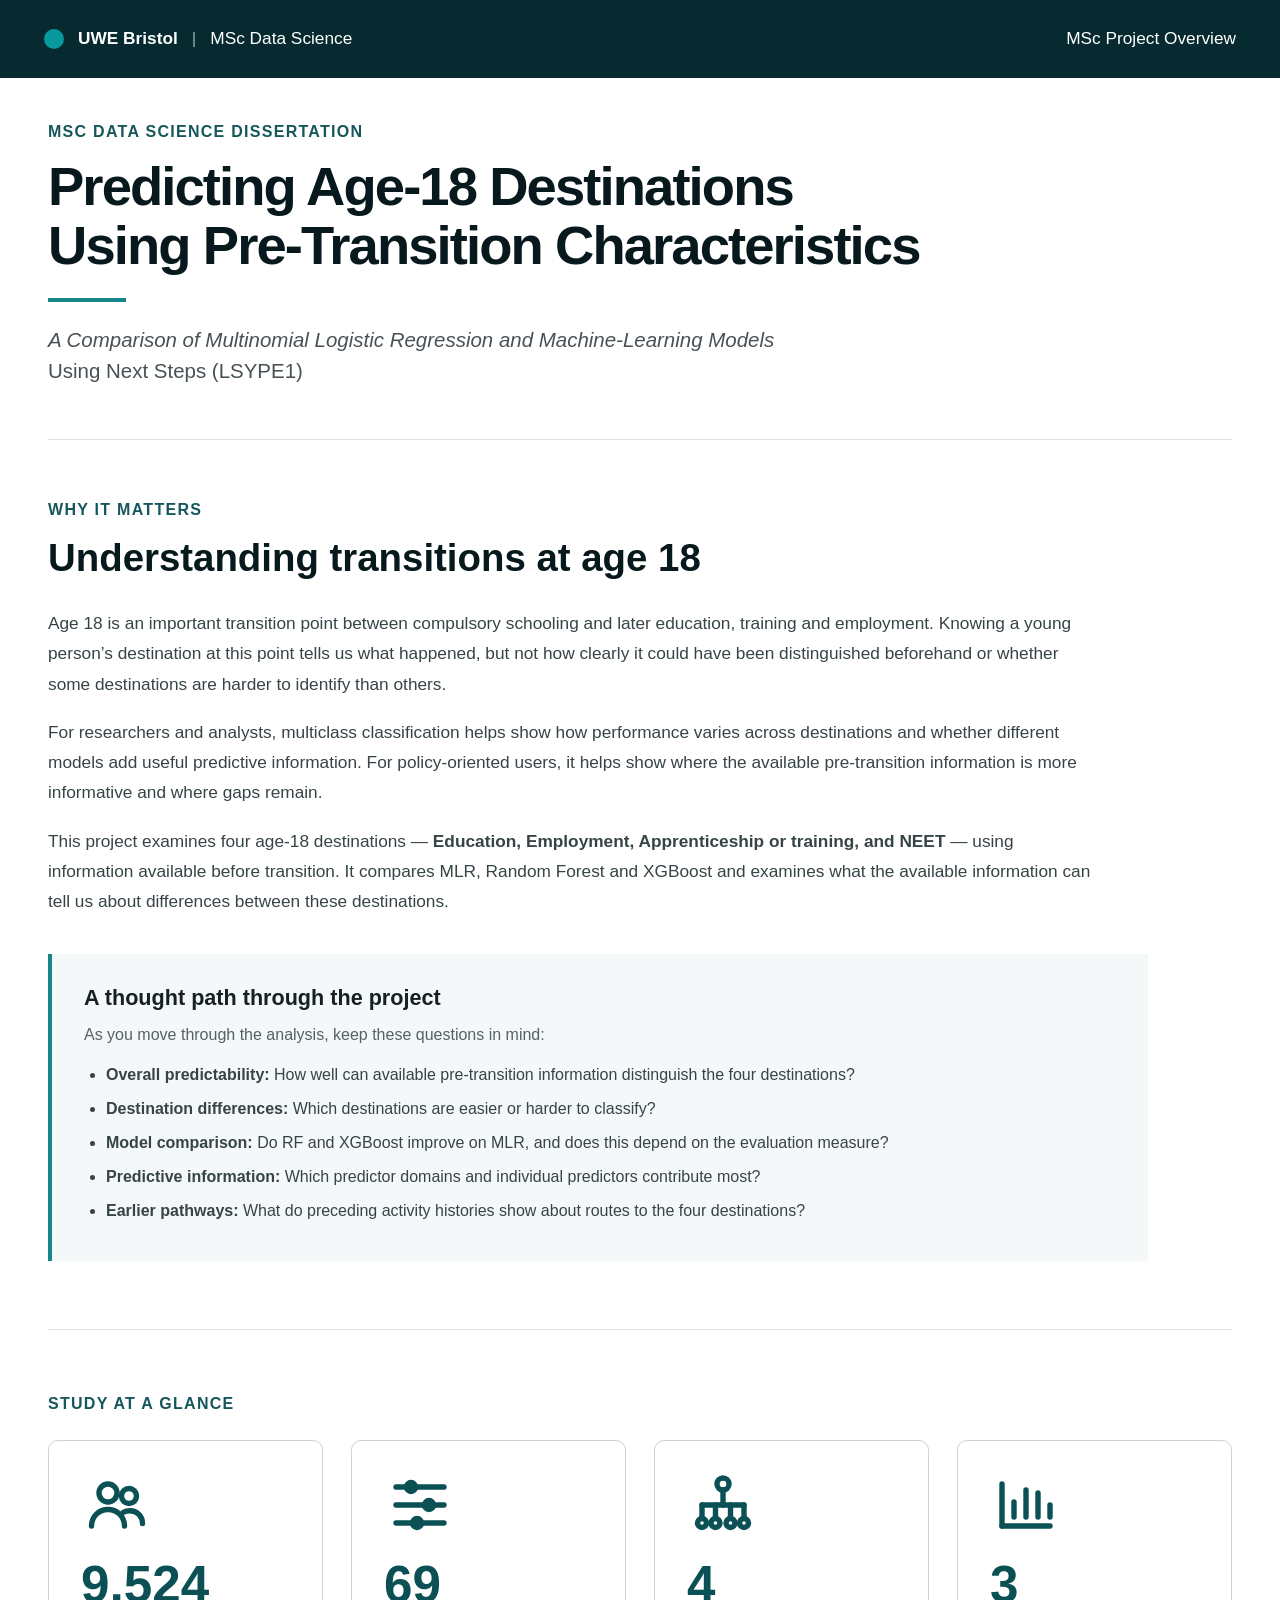
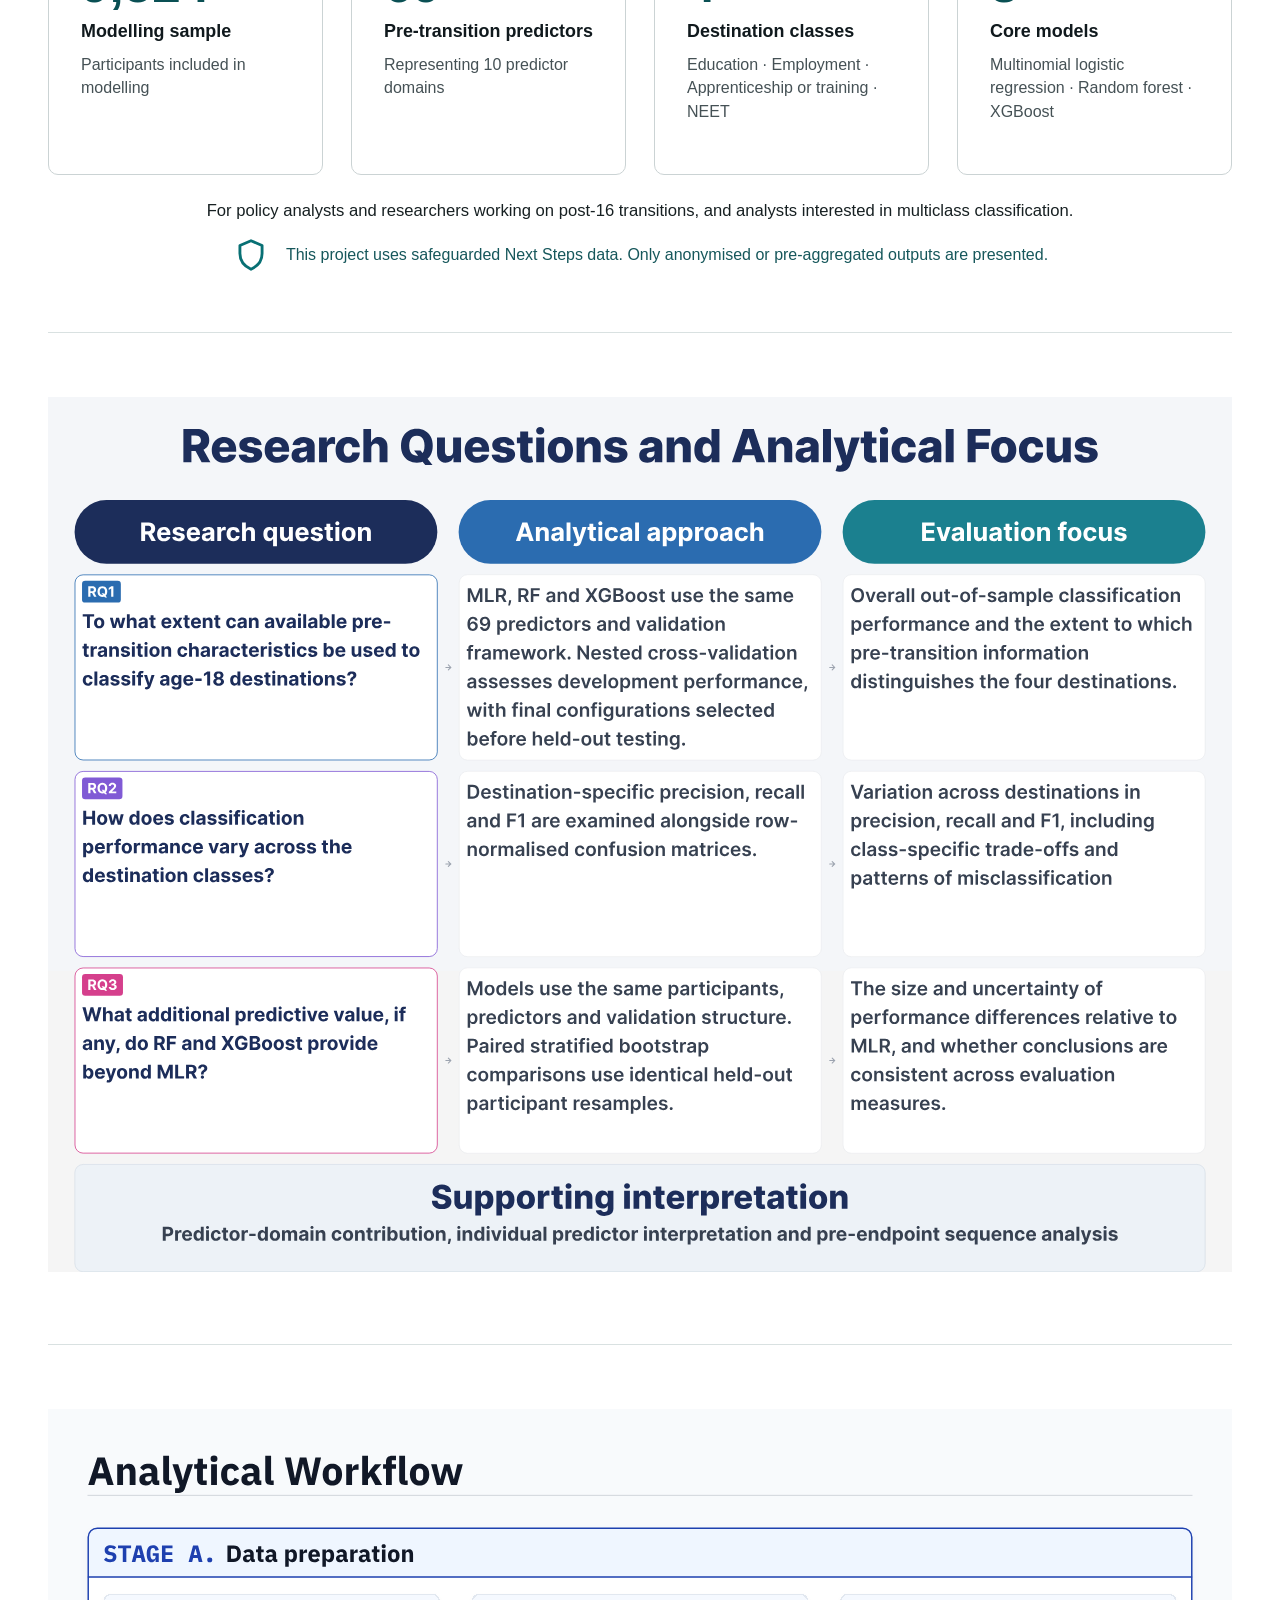
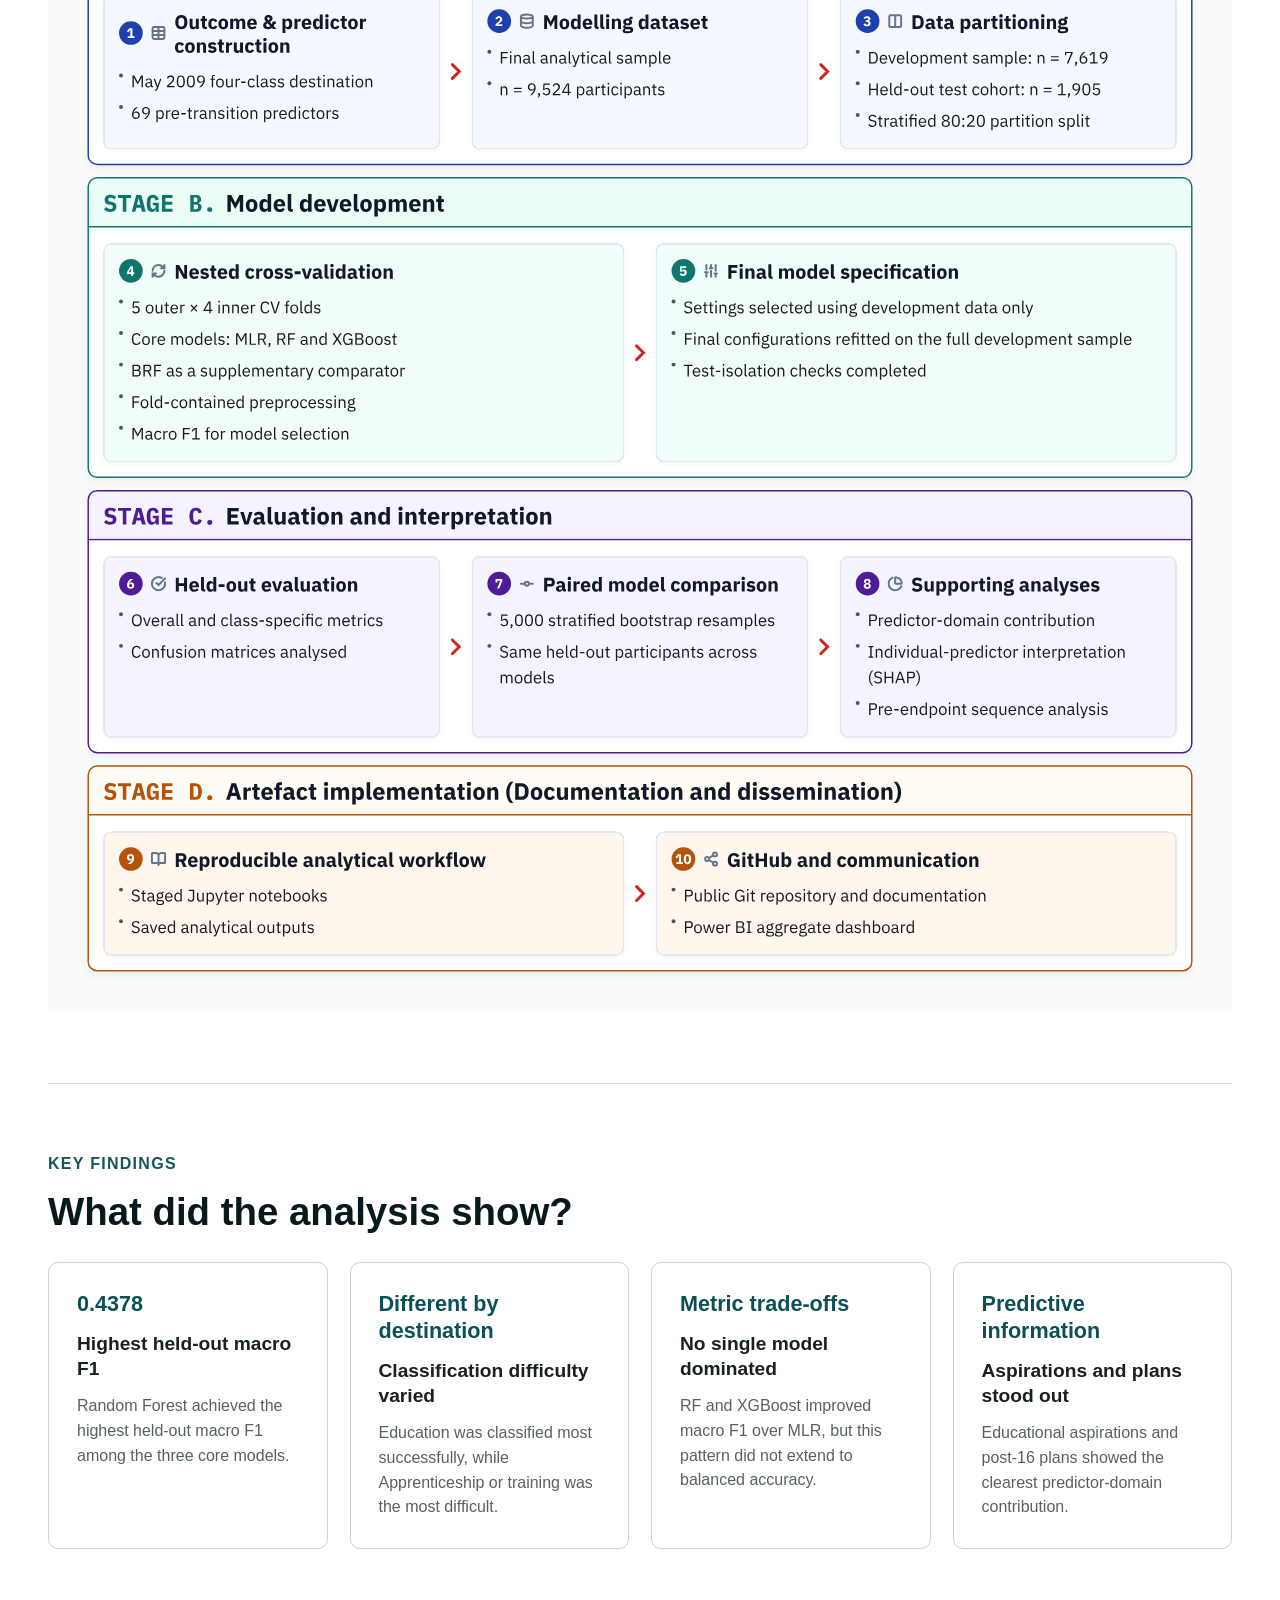
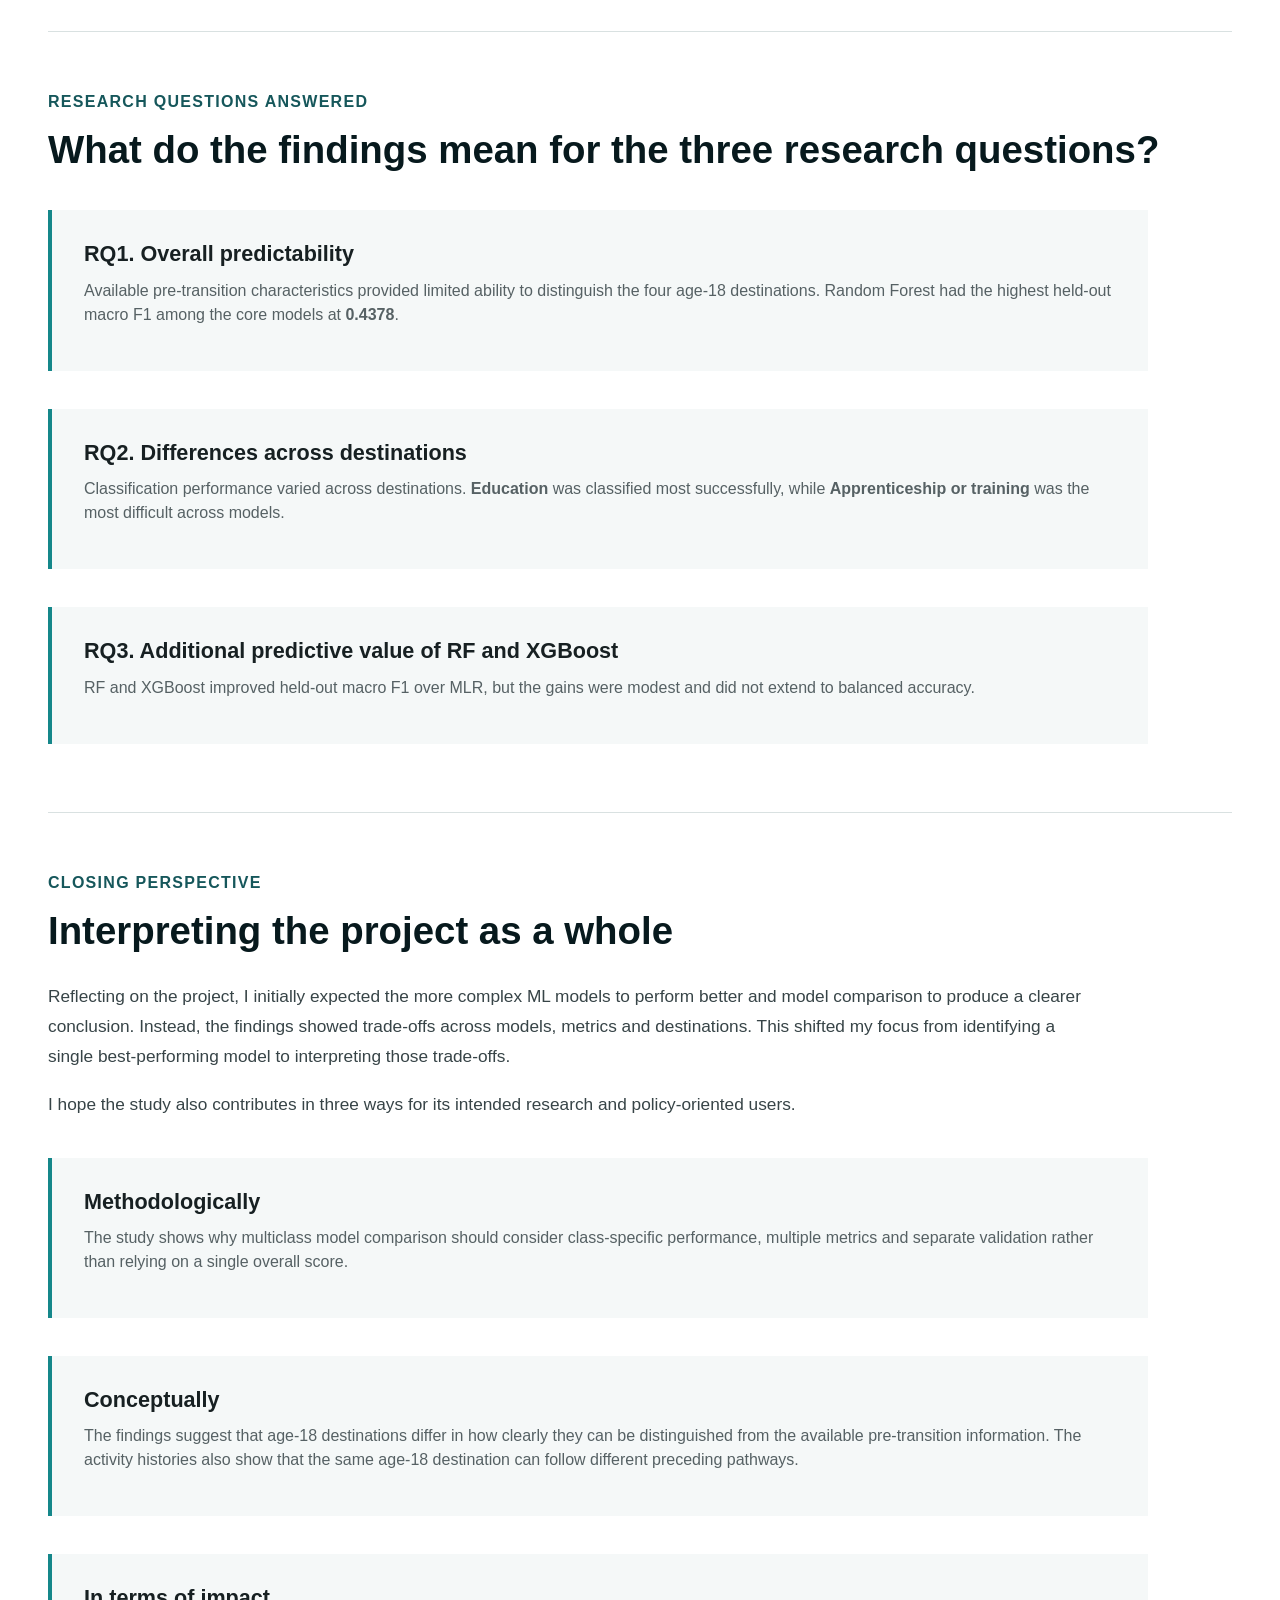
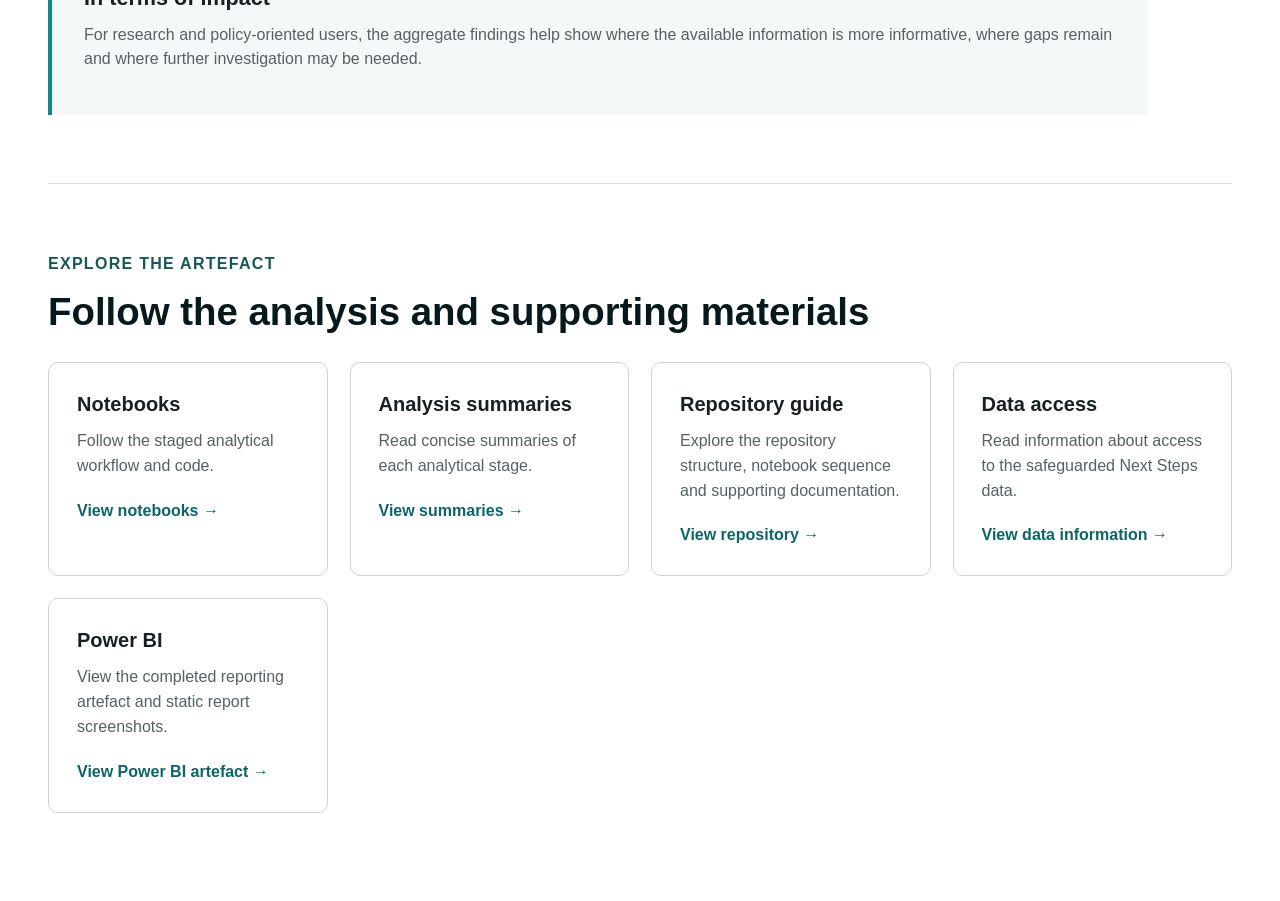
==== docs/index.html @ eace0e63 "Add project files" ====
<!DOCTYPE html>
<html lang="en">

<head>
  <meta charset="UTF-8">
  <meta name="viewport" content="width=device-width, initial-scale=1.0">

  <title>Predicting Age-18 Destinations Using Pre-Transition Characteristics</title>

  <link rel="stylesheet" href="styles.css">
</head>

<body>

  <header class="site-header">
    <div class="site-header-inner">

      <div class="project-identity">
        <strong>UWE Bristol</strong>
        <span class="header-divider">|</span>
        <span>MSc Data Science</span>
      </div>

      <span class="project-overview">
        MSc Project Overview
      </span>

    </div>
  </header>


  <main>

    <!-- Project title -->

    <section class="hero">

      <p class="eyebrow">
        MSc Data Science Dissertation
      </p>

      <h1>
        Predicting Age-18 Destinations<br>
        Using Pre-Transition Characteristics
      </h1>

      <p class="subtitle">
        <em>A Comparison of Multinomial Logistic Regression and Machine-Learning Models</em><br>
        Using Next Steps (LSYPE1)
      </p>

    </section>


    <!-- Why it matters -->

    <section class="story-section">

      <p class="section-eyebrow">
        Why it matters
      </p>

      <h2 class="section-title">
        Understanding transitions at age 18
      </h2>

      <div class="story-text">

        <p>
          Age 18 is an important transition point between compulsory schooling
          and later education, training and employment. Knowing a young person’s
          destination at this point tells us what happened, but not how clearly
          it could have been distinguished beforehand or whether some
          destinations are harder to identify than others.
        </p>

        <p>
          For researchers and analysts, multiclass classification helps show how
          performance varies across destinations and whether different models
          add useful predictive information. For policy-oriented users, it helps
          show where the available pre-transition information is more informative
          and where gaps remain.
        </p>

        <p>
          This project examines four age-18 destinations —
          <strong>Education, Employment, Apprenticeship or training, and NEET</strong>
          — using information available before transition. It compares MLR,
          Random Forest and XGBoost and examines what the available information
          can tell us about differences between these destinations.
        </p>

      </div>


      <div class="thought-path">

        <h3>
          A thought path through the project
        </h3>

        <p>
          As you move through the analysis, keep these questions in mind:
        </p>

        <ul>
          <li>
            <strong>Overall predictability:</strong>
            How well can available pre-transition information distinguish the four destinations?
          </li>

          <li>
            <strong>Destination differences:</strong>
            Which destinations are easier or harder to classify?
          </li>

          <li>
            <strong>Model comparison:</strong>
            Do RF and XGBoost improve on MLR, and does this depend on the evaluation measure?
          </li>

          <li>
            <strong>Predictive information:</strong>
            Which predictor domains and individual predictors contribute most?
          </li>

          <li>
            <strong>Earlier pathways:</strong>
            What do preceding activity histories show about routes to the four destinations?
          </li>
        </ul>

      </div>

    </section>


    <!-- Study at a glance -->

    <section class="study-section">

      <p class="section-eyebrow">
        Study at a glance
      </p>

      <div class="project-summary-grid">

        <article class="summary-card">

          <div class="summary-icon" aria-hidden="true">
            <svg viewBox="0 0 24 24">
              <circle cx="9" cy="8" r="3"></circle>
              <circle cx="16" cy="9" r="2.5"></circle>
              <path d="M3.5 19c0-3.2 2.5-5.5 5.5-5.5s5.5 2.3 5.5 5.5"></path>
              <path d="M14 14.5c.7-.4 1.5-.6 2.3-.6 2.4 0 4.2 1.8 4.2 4.3"></path>
            </svg>
          </div>

          <p class="summary-value">
            9,524
          </p>

          <h2 class="summary-label">
            Modelling sample
          </h2>

          <p class="summary-detail">
            Participants included in modelling
          </p>

        </article>


        <article class="summary-card">

          <div class="summary-icon" aria-hidden="true">
            <svg viewBox="0 0 24 24">
              <path d="M4 6h16"></path>
              <path d="M4 12h16"></path>
              <path d="M4 18h16"></path>
              <circle cx="9" cy="6" r="1.5"></circle>
              <circle cx="15" cy="12" r="1.5"></circle>
              <circle cx="11" cy="18" r="1.5"></circle>
            </svg>
          </div>

          <p class="summary-value">
            69
          </p>

          <h2 class="summary-label">
            Pre-transition predictors
          </h2>

          <p class="summary-detail">
            Representing 10 predictor domains
          </p>

        </article>


        <article class="summary-card">

          <div class="summary-icon" aria-hidden="true">
            <svg viewBox="0 0 24 24">
              <circle cx="12" cy="5" r="2"></circle>
              <path d="M12 7v5"></path>
              <path d="M5 12h14"></path>
              <path d="M5 12v4"></path>
              <path d="M9.5 12v4"></path>
              <path d="M14.5 12v4"></path>
              <path d="M19 12v4"></path>
              <circle cx="5" cy="18" r="1.5"></circle>
              <circle cx="9.5" cy="18" r="1.5"></circle>
              <circle cx="14.5" cy="18" r="1.5"></circle>
              <circle cx="19" cy="18" r="1.5"></circle>
            </svg>
          </div>

          <p class="summary-value">
            4
          </p>

          <h2 class="summary-label">
            Destination classes
          </h2>

          <p class="summary-detail">
            Education · Employment · Apprenticeship or training · NEET
          </p>

        </article>


        <article class="summary-card">

          <div class="summary-icon" aria-hidden="true">
            <svg viewBox="0 0 24 24">
              <path d="M4 19V5"></path>
              <path d="M4 19h16"></path>
              <path d="M8 16v-5"></path>
              <path d="M12 16V7"></path>
              <path d="M16 16v-8"></path>
              <path d="M20 16v-4"></path>
            </svg>
          </div>

          <p class="summary-value">
            3
          </p>

          <h2 class="summary-label">
            Core models
          </h2>

          <p class="summary-detail">
            Multinomial logistic regression · Random forest · XGBoost
          </p>

        </article>

      </div>


      <div class="project-audience">
        <p>
          For policy analysts and researchers working on post-16 transitions,
          and analysts interested in multiclass classification.
        </p>
      </div>


      <div class="data-protection-note">

        <div class="data-protection-icon" aria-hidden="true">
          <svg viewBox="0 0 24 24">
            <path d="M12 3l7 3v5c0 4.6-2.8 8-7 10-4.2-2-7-5.4-7-10V6l7-3z"></path>
          </svg>
        </div>

        <p>
          This project uses safeguarded Next Steps data.
          Only anonymised or pre-aggregated outputs are presented.
        </p>

      </div>

    </section>


    <!-- Research questions -->

    <section id="research-questions" class="research-focus-section">

      <div class="research-focus-figure">
        <img
          src="assets/github_RQS.svg"
          alt="Research questions, analytical approaches, evaluation focus and supporting interpretation for the study."
        >
      </div>

    </section>


    <!-- Analytical workflow -->

    <section class="research-focus-section">

      <div class="research-focus-figure">
        <img
          src="assets/github_workflow.svg"
          alt="Analytical workflow from outcome and predictor construction through model development, held-out evaluation and interpretation."
        >
      </div>

    </section>


    <!-- Key findings -->

    <section class="key-findings-section">

      <p class="section-eyebrow">
        Key findings
      </p>

      <h2 class="section-title">
        What did the analysis show?
      </h2>

      <div class="key-findings-grid">

        <article class="finding-card">

          <p class="finding-highlight">
            0.4378
          </p>

          <h3>
            Highest held-out macro F1
          </h3>

          <p>
            Random Forest achieved the highest held-out macro F1 among the three core models.
          </p>

        </article>


        <article class="finding-card">

          <p class="finding-highlight">
            Different by destination
          </p>

          <h3>
            Classification difficulty varied
          </h3>

          <p>
            Education was classified most successfully, while Apprenticeship or training was the most difficult.
          </p>

        </article>


        <article class="finding-card">

          <p class="finding-highlight">
            Metric trade-offs
          </p>

          <h3>
            No single model dominated
          </h3>

          <p>
            RF and XGBoost improved macro F1 over MLR, but this pattern did not extend to balanced accuracy.
          </p>

        </article>


        <article class="finding-card">

          <p class="finding-highlight">
            Predictive information
          </p>

          <h3>
            Aspirations and plans stood out
          </h3>

          <p>
            Educational aspirations and post-16 plans showed the clearest predictor-domain contribution.
          </p>

        </article>

      </div>

    </section>


    <!-- Research questions answered -->

    <section class="story-section">

      <p class="section-eyebrow">
        Research questions answered
      </p>

      <h2 class="section-title">
        What do the findings mean for the three research questions?
      </h2>


      <div class="thought-path">

        <h3>
          RQ1. Overall predictability
        </h3>

        <p>
          Available pre-transition characteristics provided limited ability to
          distinguish the four age-18 destinations. Random Forest had the highest
          held-out macro F1 among the core models at <strong>0.4378</strong>.
        </p>

      </div>


      <div class="thought-path">

        <h3>
          RQ2. Differences across destinations
        </h3>

        <p>
          Classification performance varied across destinations.
          <strong>Education</strong> was classified most successfully, while
          <strong>Apprenticeship or training</strong> was the most difficult
          across models.
        </p>

      </div>


      <div class="thought-path">

        <h3>
          RQ3. Additional predictive value of RF and XGBoost
        </h3>

        <p>
          RF and XGBoost improved held-out macro F1 over MLR, but the gains were
          modest and did not extend to balanced accuracy.
        </p>

      </div>

    </section>


    <!-- Closing perspective -->

    <section class="story-section">

      <p class="section-eyebrow">
        Closing perspective
      </p>

      <h2 class="section-title">
        Interpreting the project as a whole
      </h2>

      <div class="story-text">

        <p>
          Reflecting on the project, I initially expected the more complex ML
          models to perform better and model comparison to produce a clearer
          conclusion. Instead, the findings showed trade-offs across models,
          metrics and destinations. This shifted my focus from identifying a
          single best-performing model to interpreting those trade-offs.
        </p>

        <p>
          I hope the study also contributes in three ways for its intended
          research and policy-oriented users.
        </p>

      </div>


      <div class="thought-path">

        <h3>
          Methodologically
        </h3>

        <p>
          The study shows why multiclass model comparison should consider
          class-specific performance, multiple metrics and separate validation
          rather than relying on a single overall score.
        </p>

      </div>


      <div class="thought-path">

        <h3>
          Conceptually
        </h3>

        <p>
          The findings suggest that age-18 destinations differ in how clearly
          they can be distinguished from the available pre-transition
          information. The activity histories also show that the same age-18
          destination can follow different preceding pathways.
        </p>

      </div>


      <div class="thought-path">

        <h3>
          In terms of impact
        </h3>

        <p>
          For research and policy-oriented users, the aggregate findings help
          show where the available information is more informative, where gaps
          remain and where further investigation may be needed.
        </p>

      </div>

    </section>


    <!-- Explore the artefact -->

    <section class="explore-section">

      <p class="section-eyebrow">
        Explore the artefact
      </p>

      <h2 class="section-title">
        Follow the analysis and supporting materials
      </h2>

      <div class="explore-grid">

        <a
          class="explore-card"
          href="https://github.com/going-091/next-steps-age18-destination-classification/tree/main/notebooks"
        >
          <h3>Notebooks</h3>
          <p>
            Follow the staged analytical workflow and code.
          </p>
          <span>View notebooks →</span>
        </a>


        <a
          class="explore-card"
          href="https://github.com/going-091/next-steps-age18-destination-classification/tree/main/analysis_summaries"
        >
          <h3>Analysis summaries</h3>
          <p>
            Read concise summaries of each analytical stage.
          </p>
          <span>View summaries →</span>
        </a>


        <a
          class="explore-card"
          href="https://github.com/going-091/next-steps-age18-destination-classification#readme"
        >
          <h3>Repository guide</h3>
          <p>
            Explore the repository structure, notebook sequence and supporting documentation.
          </p>
          <span>View repository →</span>
        </a>


        <a
          class="explore-card"
          href="https://github.com/going-091/next-steps-age18-destination-classification/blob/main/data/README.md"
        >
          <h3>Data access</h3>
          <p>
            Read information about access to the safeguarded Next Steps data.
          </p>
          <span>View data information →</span>
        </a>


        <a
          class="explore-card"
          href="powerbi.html"
        >
          <h3>Power BI</h3>
          <p>
            View the completed reporting artefact and static report screenshots.
          </p>
          <span>View Power BI artefact →</span>
        </a>

      </div>

    </section>


  </main>

</body>

</html>
---- docs/styles.css ----
* {
  box-sizing: border-box;
}

body {
  margin: 0;
  background: #ffffff;
  color: #172022;
  font-family: Arial, Helvetica, sans-serif;
  line-height: 1.5;
}


/* MSc project header */

.site-header {
  background: #062a2f;
  color: #ffffff;
}

.site-header-inner {
  width: min(1590px, calc(100% - 88px));
  min-height: 78px;
  margin: 0 auto;
  padding: 18px 0;
  display: flex;
  justify-content: space-between;
  align-items: center;
}

.project-identity {
  display: flex;
  align-items: center;
  gap: 14px;
  font-size: clamp(1rem, 1.35vw, 1.45rem);
}

.project-identity::before {
  content: "";
  width: 20px;
  height: 20px;
  flex: 0 0 auto;
  border-radius: 50%;
  background: #07999d;
}

.header-divider {
  color: #9aabad;
}

.project-overview {
  font-size: clamp(1rem, 1.35vw, 1.4rem);
}


/* Main */

main {
  width: min(1508px, calc(100% - 96px));
  margin: 0 auto;
}


/* Project title */

.hero {
  padding: 42px 0 52px;
}

.eyebrow,
.section-eyebrow {
  margin: 0 0 14px;
  color: #16575b;
  font-size: 1rem;
  font-weight: 700;
  letter-spacing: 0.08em;
  text-transform: uppercase;
}

h1 {
  margin: 0;
  max-width: 1400px;
  color: #07191d;
  font-size: clamp(2.8rem, 4.25vw, 4.55rem);
  line-height: 1.08;
  letter-spacing: -0.035em;
}

h1::after {
  content: "";
  display: block;
  width: 78px;
  height: 4px;
  margin-top: 22px;
  background: #15878a;
}

.subtitle {
  margin: 22px 0 0;
  color: #485256;
  font-size: clamp(1.1rem, 1.6vw, 1.5rem);
  line-height: 1.55;
}

.subtitle em {
  font-weight: 400;
}


/* Story */

.story-section {
  padding: 58px 0 68px;
  border-top: 1px solid #d9e1e1;
}

.section-title {
  margin: 0 0 28px;
  color: #07191d;
  font-size: clamp(2rem, 3vw, 3rem);
  line-height: 1.15;
}

.story-text {
  max-width: 1050px;
  color: #374447;
  font-size: 1.08rem;
  line-height: 1.75;
}

.story-text p {
  margin: 0 0 18px;
}

.thought-path {
  max-width: 1100px;
  margin-top: 38px;
  padding: 28px 32px;
  border-left: 4px solid #15878a;
  background: #f5f8f8;
}

.thought-path h3 {
  margin: 0 0 8px;
  color: #172022;
  font-size: 1.35rem;
}

.thought-path p {
  margin: 0 0 16px;
  color: #566164;
}

.thought-path ul {
  margin: 0;
  padding-left: 22px;
}

.thought-path li {
  margin-bottom: 10px;
  color: #374447;
}


/* Study at a glance */

.study-section {
  padding: 62px 0 58px;
  border-top: 1px solid #d9e1e1;
}

.project-summary-grid {
  display: grid;
  grid-template-columns: repeat(4, 1fr);
  gap: 28px;
  margin-top: 24px;
}

.summary-card {
  min-height: 335px;
  padding: 28px 32px;
  border: 1px solid #cbd3d4;
  border-radius: 10px;
  background: #ffffff;
}

.summary-icon {
  width: 72px;
  height: 72px;
  margin-bottom: 18px;
  color: #0a5054;
}

.summary-icon svg {
  width: 100%;
  height: 100%;
  fill: none;
  stroke: currentColor;
  stroke-width: 1.8;
  stroke-linecap: round;
  stroke-linejoin: round;
}

.summary-value {
  margin: 0 0 10px;
  color: #0a5054;
  font-size: clamp(3rem, 4vw, 4rem);
  font-weight: 700;
  line-height: 1;
}

.summary-label {
  margin: 0 0 10px;
  color: #10191d;
  font-size: clamp(1.1rem, 1.4vw, 1.4rem);
  line-height: 1.3;
}

.summary-detail {
  margin: 0;
  color: #455155;
  font-size: clamp(1rem, 1.25vw, 1.2rem);
  line-height: 1.45;
}


/* Intended users */

.project-audience {
  max-width: 1100px;
  margin: 24px auto 0;
  text-align: center;
  color: #172022;
  font-size: clamp(1rem, 1.3vw, 1.25rem);
}

.project-audience p {
  margin: 0;
}


/* Safeguarded data */

.data-protection-note {
  margin-top: 12px;
  display: flex;
  justify-content: center;
  align-items: center;
  gap: 16px;
  color: #16575b;
  font-size: clamp(1rem, 1.2vw, 1.15rem);
}

.data-protection-note p {
  margin: 0;
}

.data-protection-icon {
  width: 38px;
  height: 38px;
  flex: 0 0 auto;
  color: #087074;
}

.data-protection-icon svg {
  width: 100%;
  height: 100%;
  fill: none;
  stroke: currentColor;
  stroke-width: 1.8;
  stroke-linecap: round;
  stroke-linejoin: round;
}


/* Research questions and workflow */

.research-focus-section {
  padding: 64px 0 72px;
  border-top: 1px solid #d9e1e1;
}

.research-focus-figure {
  display: flex;
  justify-content: center;
}

.research-focus-figure img {
  display: block;
  width: 100%;
  max-width: 1280px;
  height: auto;
}


/* Key findings */

.key-findings-section {
  padding: 68px 0 82px;
  border-top: 1px solid #d9e1e1;
}

.key-findings-grid {
  display: grid;
  grid-template-columns: repeat(4, 1fr);
  gap: 22px;
}

.finding-card {
  padding: 28px;
  border: 1px solid #cbd3d4;
  border-radius: 10px;
  background: #ffffff;
}

.finding-highlight {
  margin: 0 0 14px;
  color: #0a5054;
  font-size: 1.35rem;
  font-weight: 700;
  line-height: 1.25;
}

.finding-card h3 {
  margin: 0 0 12px;
  color: #172022;
  font-size: 1.2rem;
  line-height: 1.3;
}

.finding-card p:last-child {
  margin: 0;
  color: #566164;
  font-size: 1rem;
  line-height: 1.55;
}


/* Explore the artefact */

.explore-section {
  padding: 68px 0 88px;
  border-top: 1px solid #d9e1e1;
}

.explore-grid {
  display: grid;
  grid-template-columns: repeat(4, 1fr);
  gap: 22px;
}

.explore-card {
  display: block;
  padding: 28px;
  border: 1px solid #cbd3d4;
  border-radius: 10px;
  background: #ffffff;
  color: inherit;
  text-decoration: none;
  transition:
    transform 0.15s ease,
    border-color 0.15s ease,
    box-shadow 0.15s ease;
}

.explore-card:hover,
.explore-card:focus {
  transform: translateY(-2px);
  border-color: #15878a;
  box-shadow: 0 8px 22px rgba(7, 25, 29, 0.08);
}

.explore-card h3 {
  margin: 0 0 12px;
  color: #172022;
  font-size: 1.25rem;
  line-height: 1.3;
}

.explore-card p {
  margin: 0 0 20px;
  color: #566164;
  font-size: 1rem;
  line-height: 1.55;
}

.explore-card span {
  color: #0a6569;
  font-weight: 700;
}


/* Smaller screens */

@media (max-width: 1000px) {

  .project-summary-grid,
  .key-findings-grid,
  .explore-grid {
    grid-template-columns: repeat(2, 1fr);
  }

  .summary-card {
    min-height: 300px;
  }
}

@media (max-width: 600px) {

  .site-header-inner {
    width: min(100% - 32px, 1590px);
    min-height: 68px;
  }

  .project-identity {
    gap: 8px;
    font-size: 0.9rem;
  }

  .project-identity::before {
    width: 14px;
    height: 14px;
  }

  .project-overview {
    display: none;
  }

  main {
    width: min(100% - 32px, 1508px);
  }

  .hero {
    padding-top: 36px;
  }

  h1 {
    font-size: 2.35rem;
  }

  .subtitle {
    font-size: 1.05rem;
  }

  .thought-path {
    padding: 22px;
  }

  .project-summary-grid,
  .key-findings-grid,
  .explore-grid {
    grid-template-columns: 1fr;
    gap: 18px;
  }

  .summary-card {
    min-height: auto;
  }

  .data-protection-note {
    align-items: flex-start;
    text-align: left;
  }

  .research-focus-section {
    padding: 42px 0 48px;
  }

  .key-findings-section,
  .explore-section {
    padding: 48px 0 56px;
  }
}
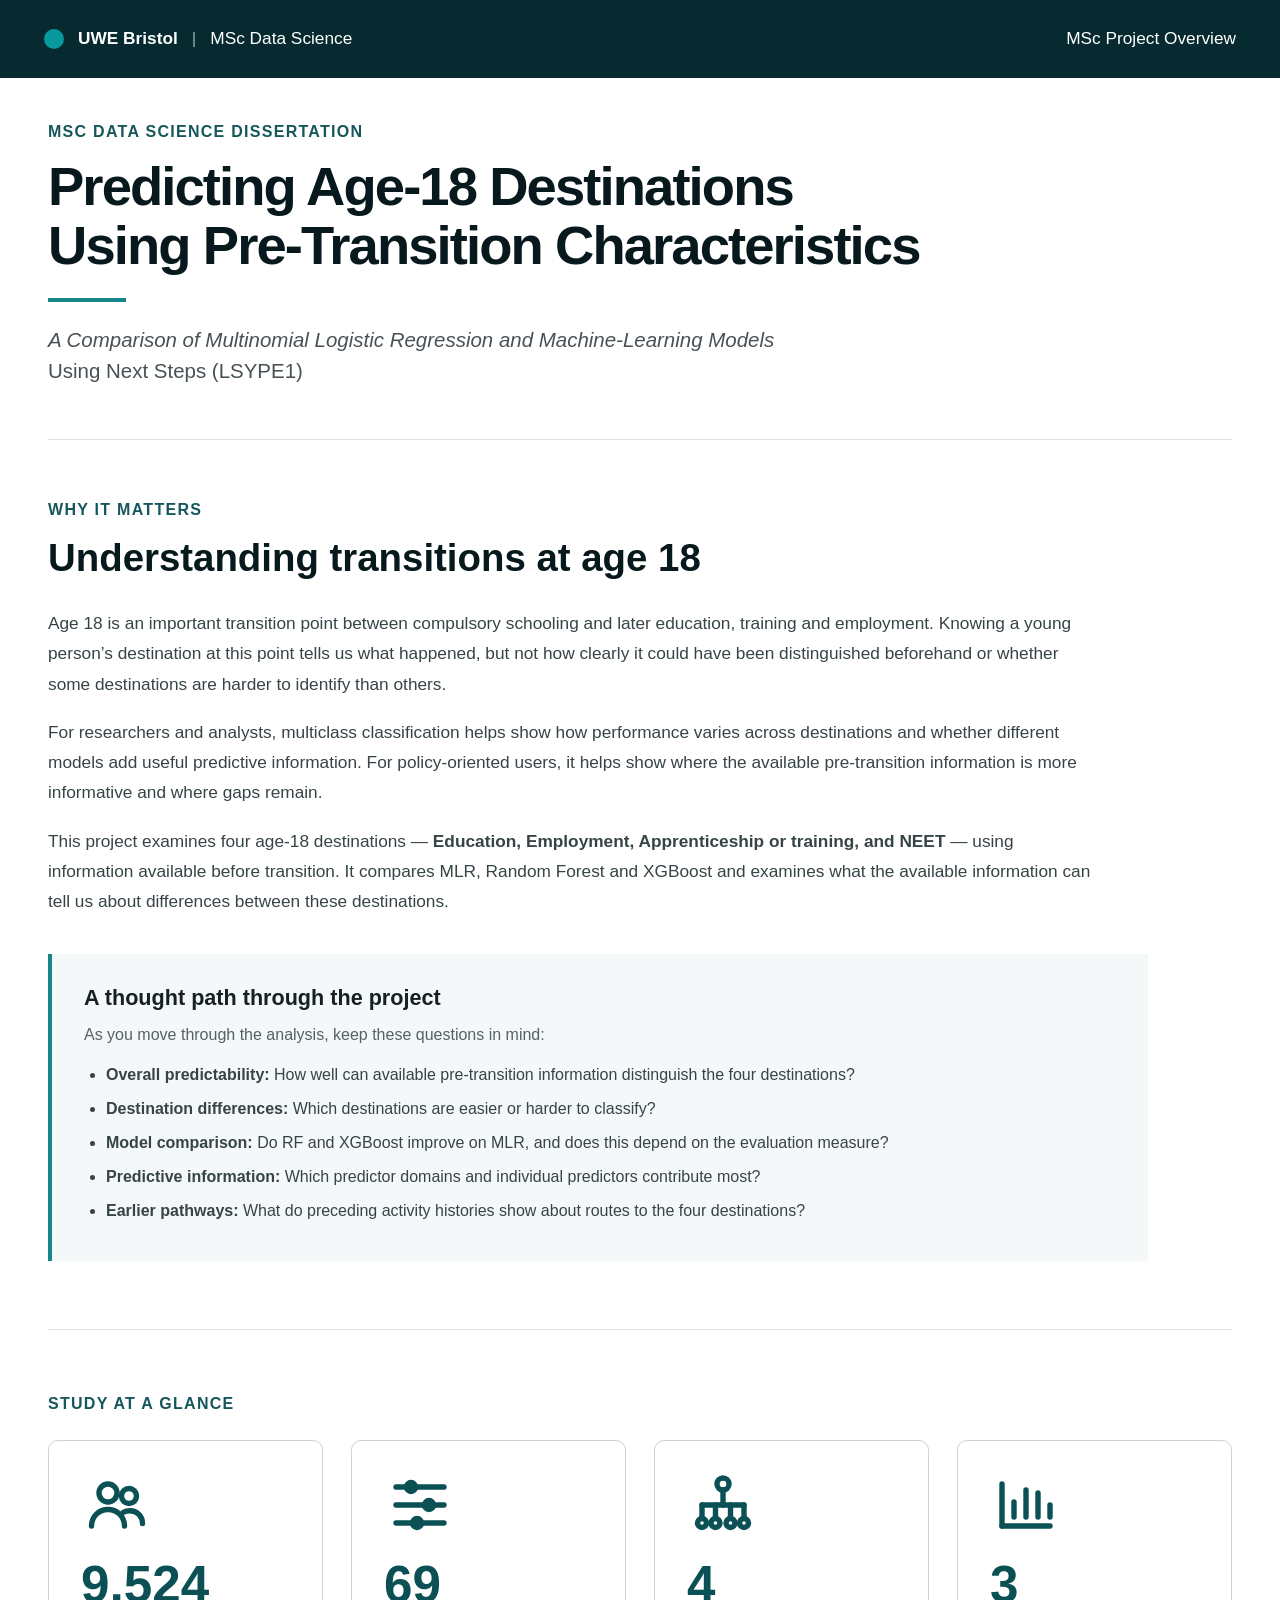
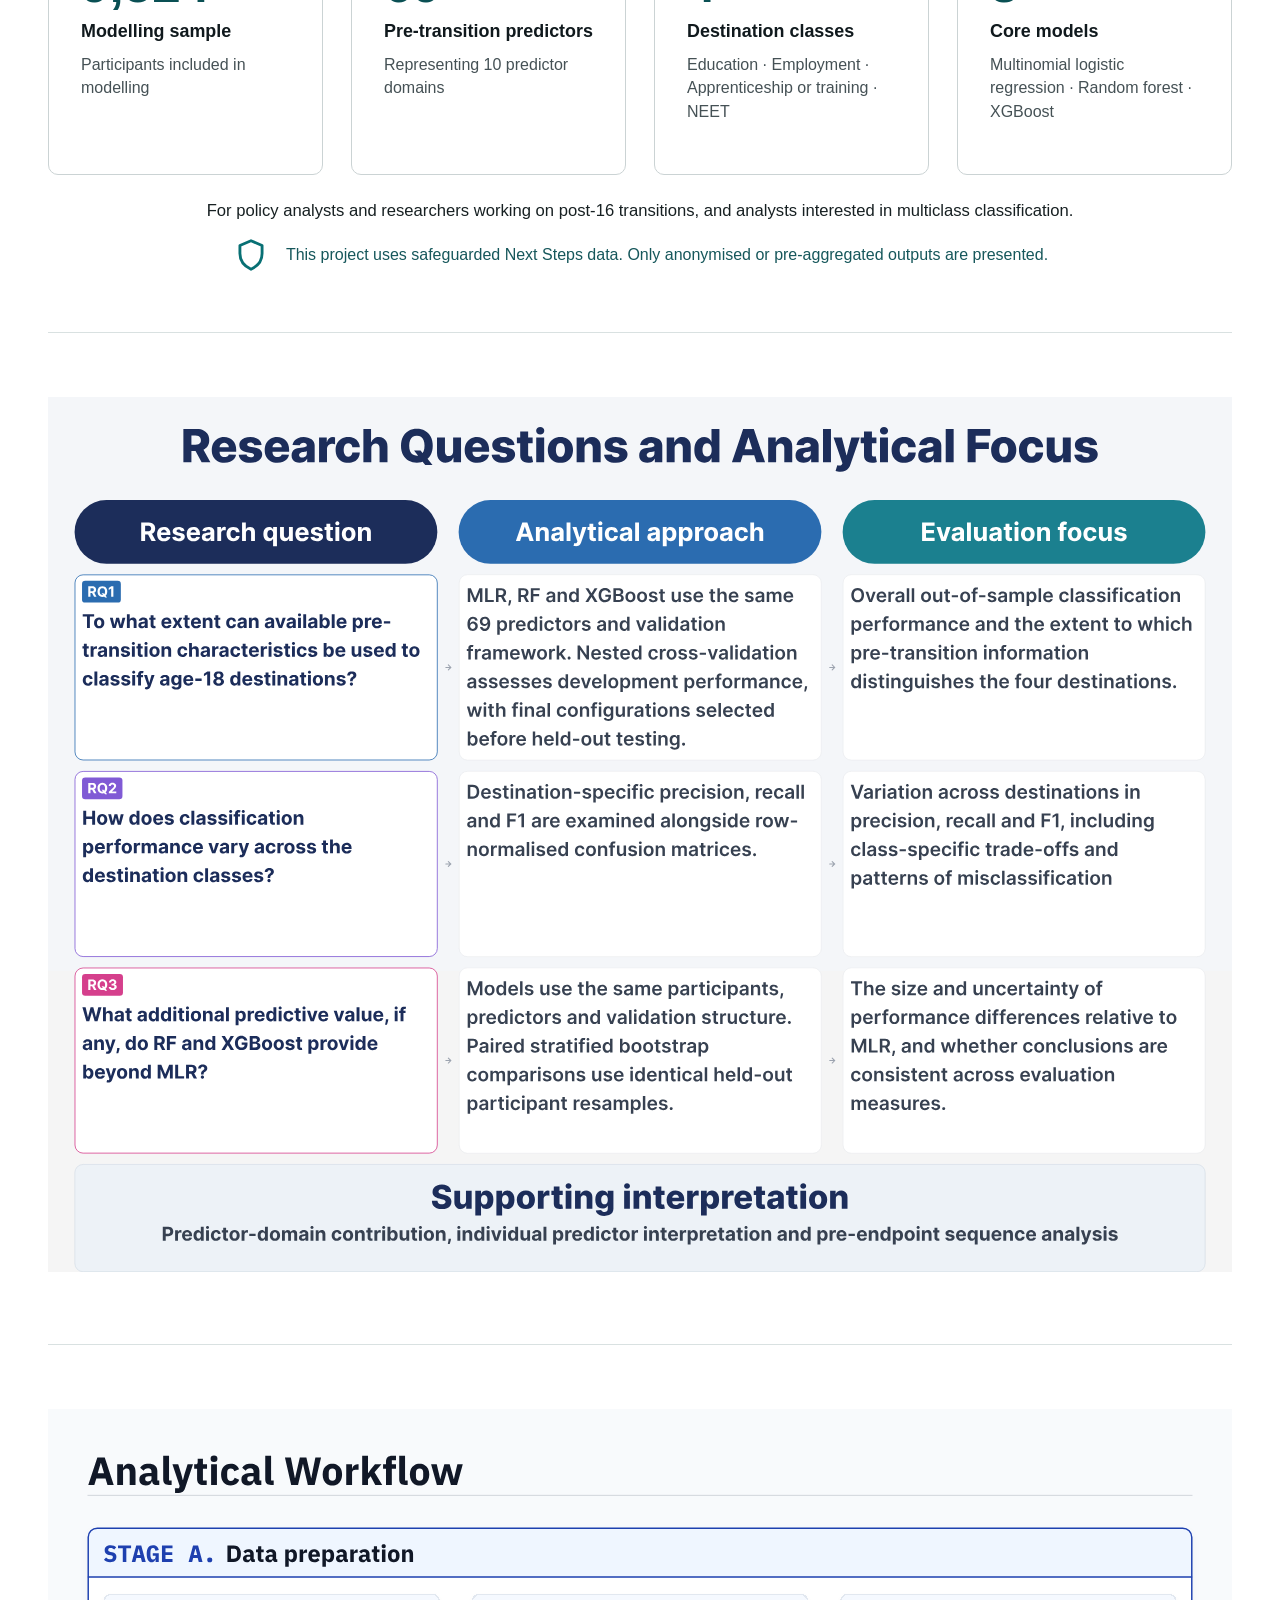
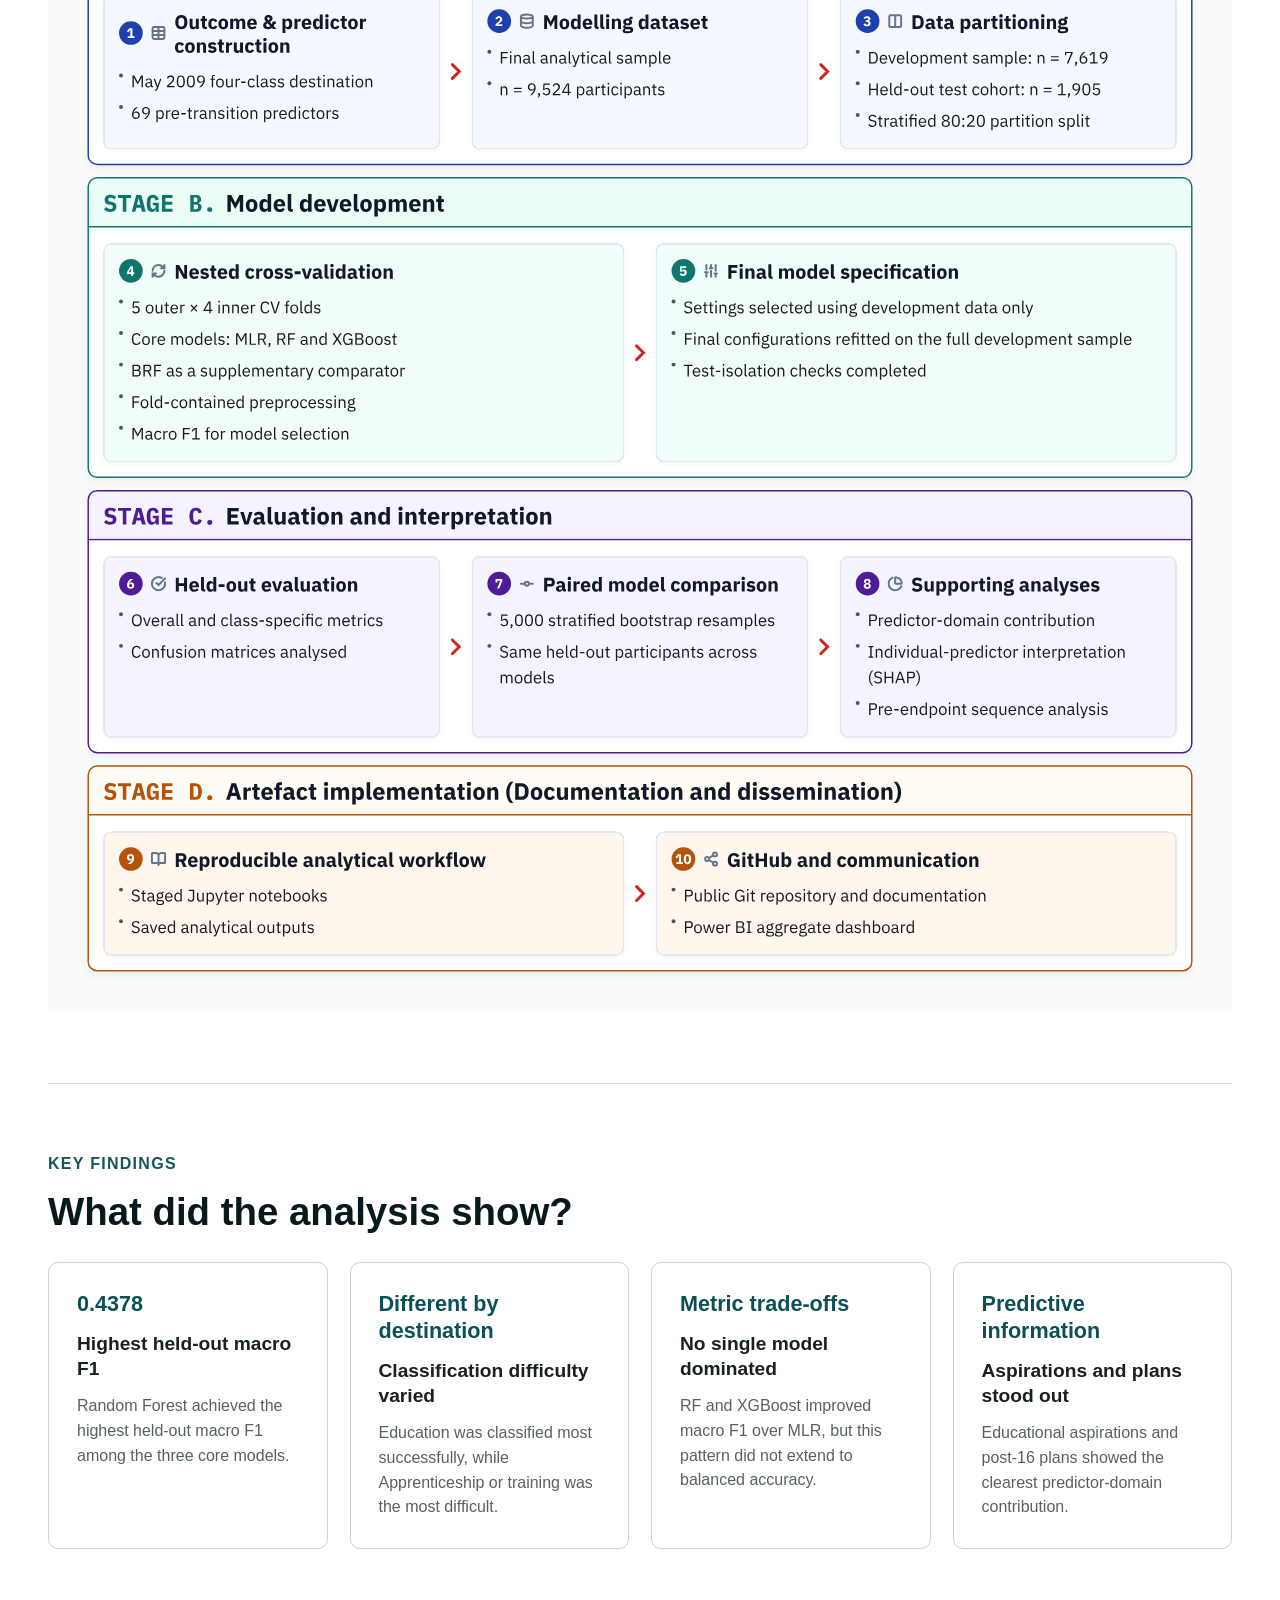
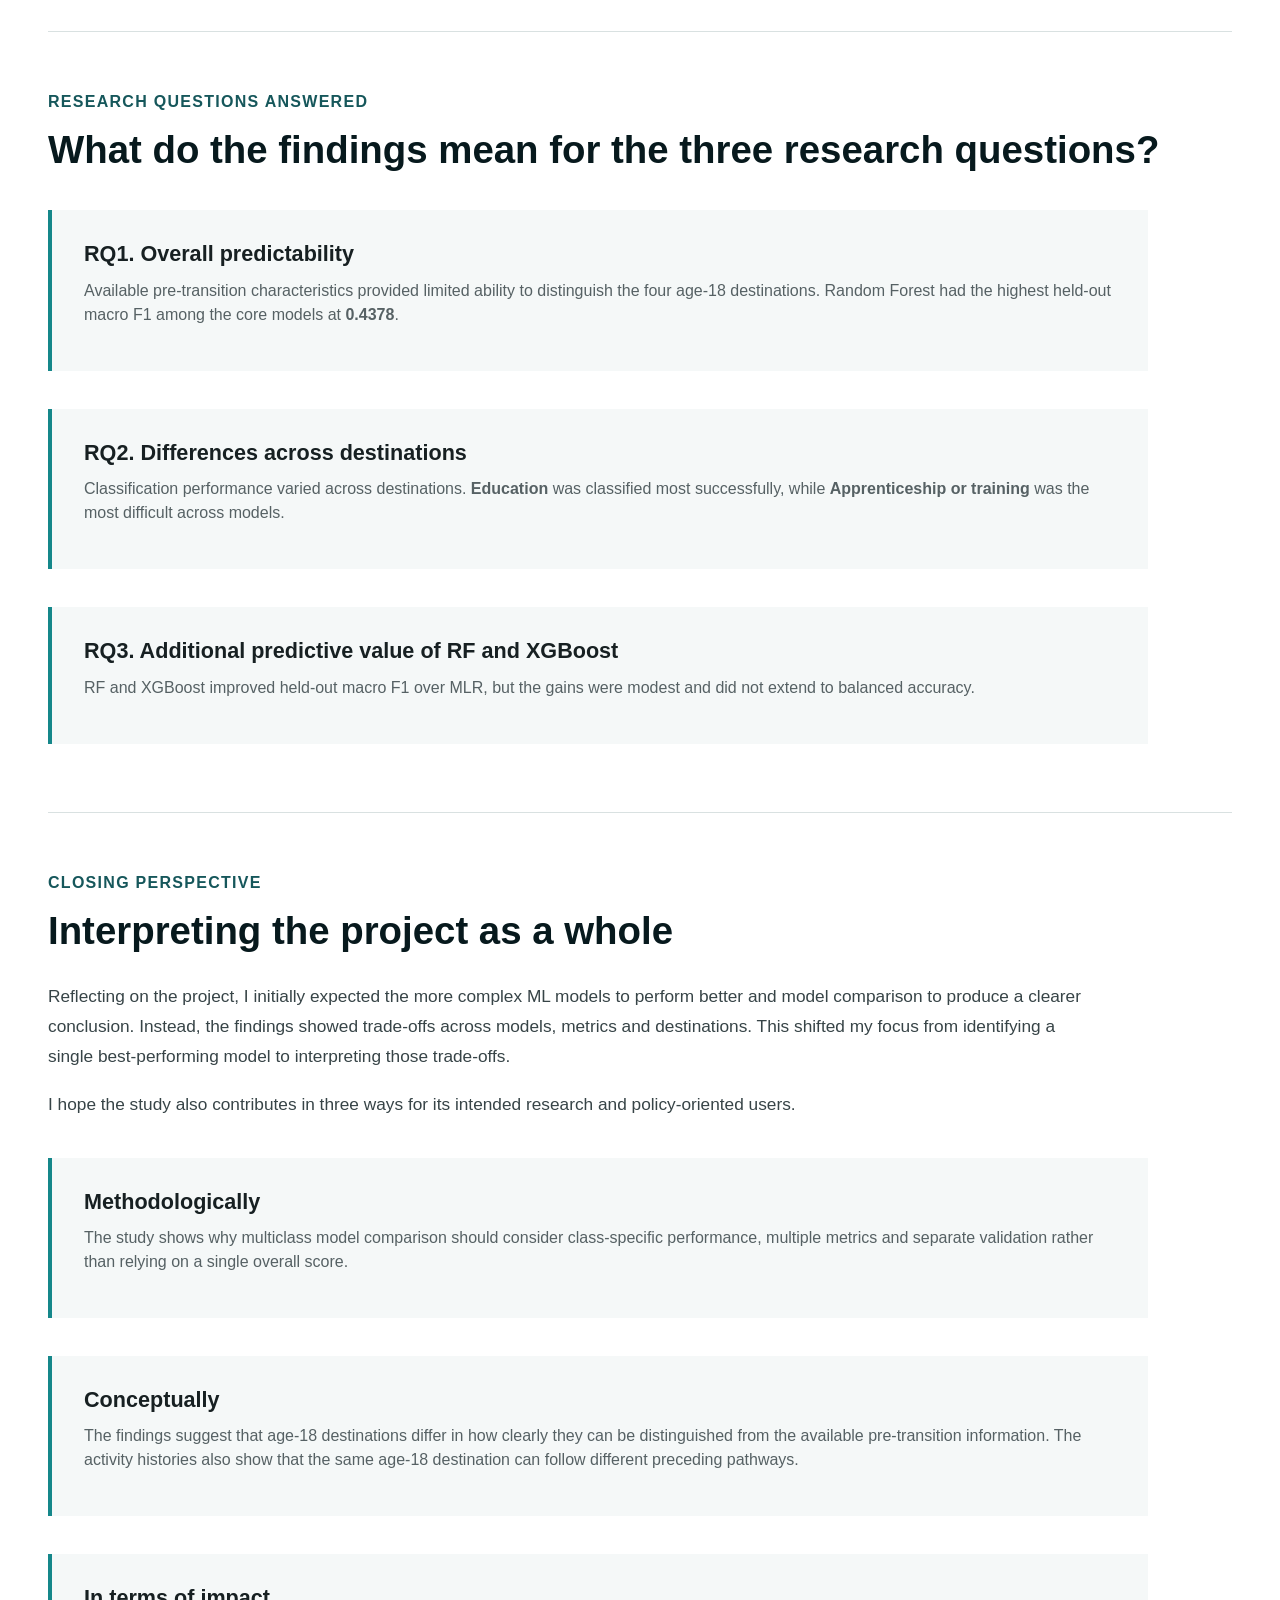
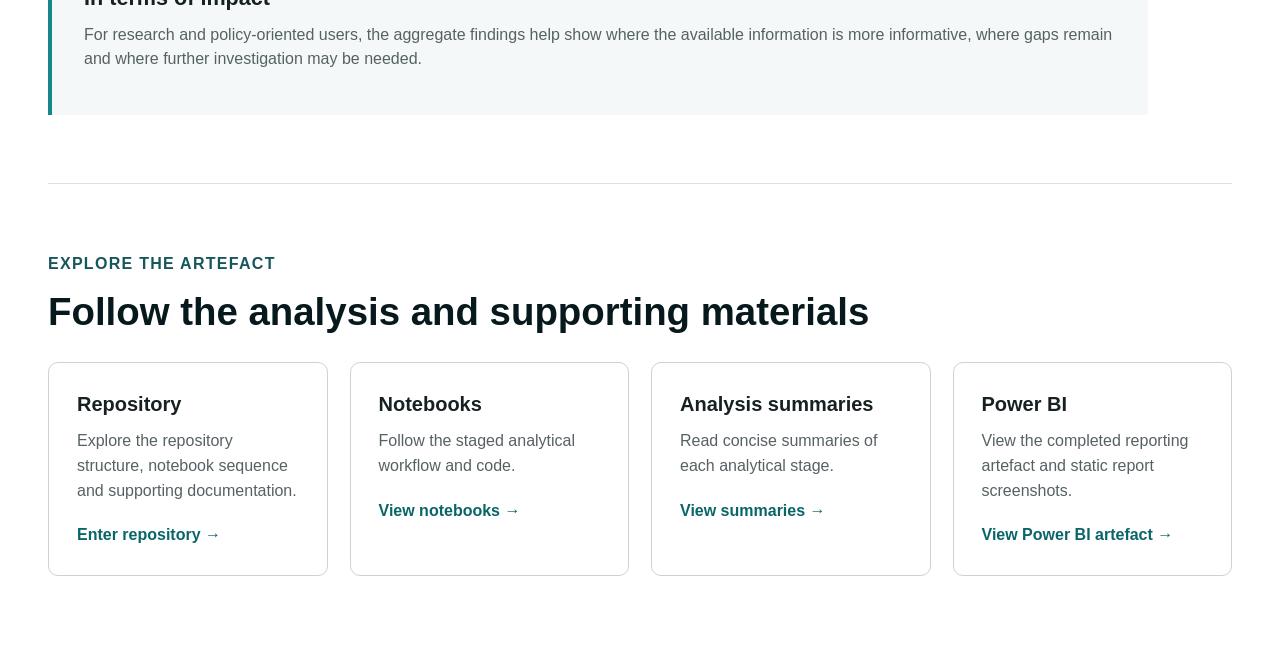
==== commit fd214a1b: "Refine project resource navigation" ====
--- a/docs/index.html
+++ b/docs/index.html
@@ -556,7 +556,21 @@
 
         <a
           class="explore-card"
+          href="https://github.com/going-091/next-steps-age18-destination-classification#readme"
+        >
+          <h3>Repository</h3>
+          <p>
+            Explore the repository structure, notebook sequence and supporting documentation.
+          </p>
+          <span>Enter repository →</span>
+        </a>
+
+
+        <a
+          class="explore-card"
           href="https://github.com/going-091/next-steps-age18-destination-classification/tree/main/notebooks"
+          target="_blank"
+          rel="noopener noreferrer"
         >
           <h3>Notebooks</h3>
           <p>
@@ -569,36 +583,14 @@
         <a
           class="explore-card"
           href="https://github.com/going-091/next-steps-age18-destination-classification/tree/main/analysis_summaries"
+          target="_blank"
+          rel="noopener noreferrer"
         >
           <h3>Analysis summaries</h3>
           <p>
             Read concise summaries of each analytical stage.
           </p>
           <span>View summaries →</span>
-        </a>
-
-
-        <a
-          class="explore-card"
-          href="https://github.com/going-091/next-steps-age18-destination-classification#readme"
-        >
-          <h3>Repository guide</h3>
-          <p>
-            Explore the repository structure, notebook sequence and supporting documentation.
-          </p>
-          <span>View repository →</span>
-        </a>
-
-
-        <a
-          class="explore-card"
-          href="https://github.com/going-091/next-steps-age18-destination-classification/blob/main/data/README.md"
-        >
-          <h3>Data access</h3>
-          <p>
-            Read information about access to the safeguarded Next Steps data.
-          </p>
-          <span>View data information →</span>
         </a>
 
 
